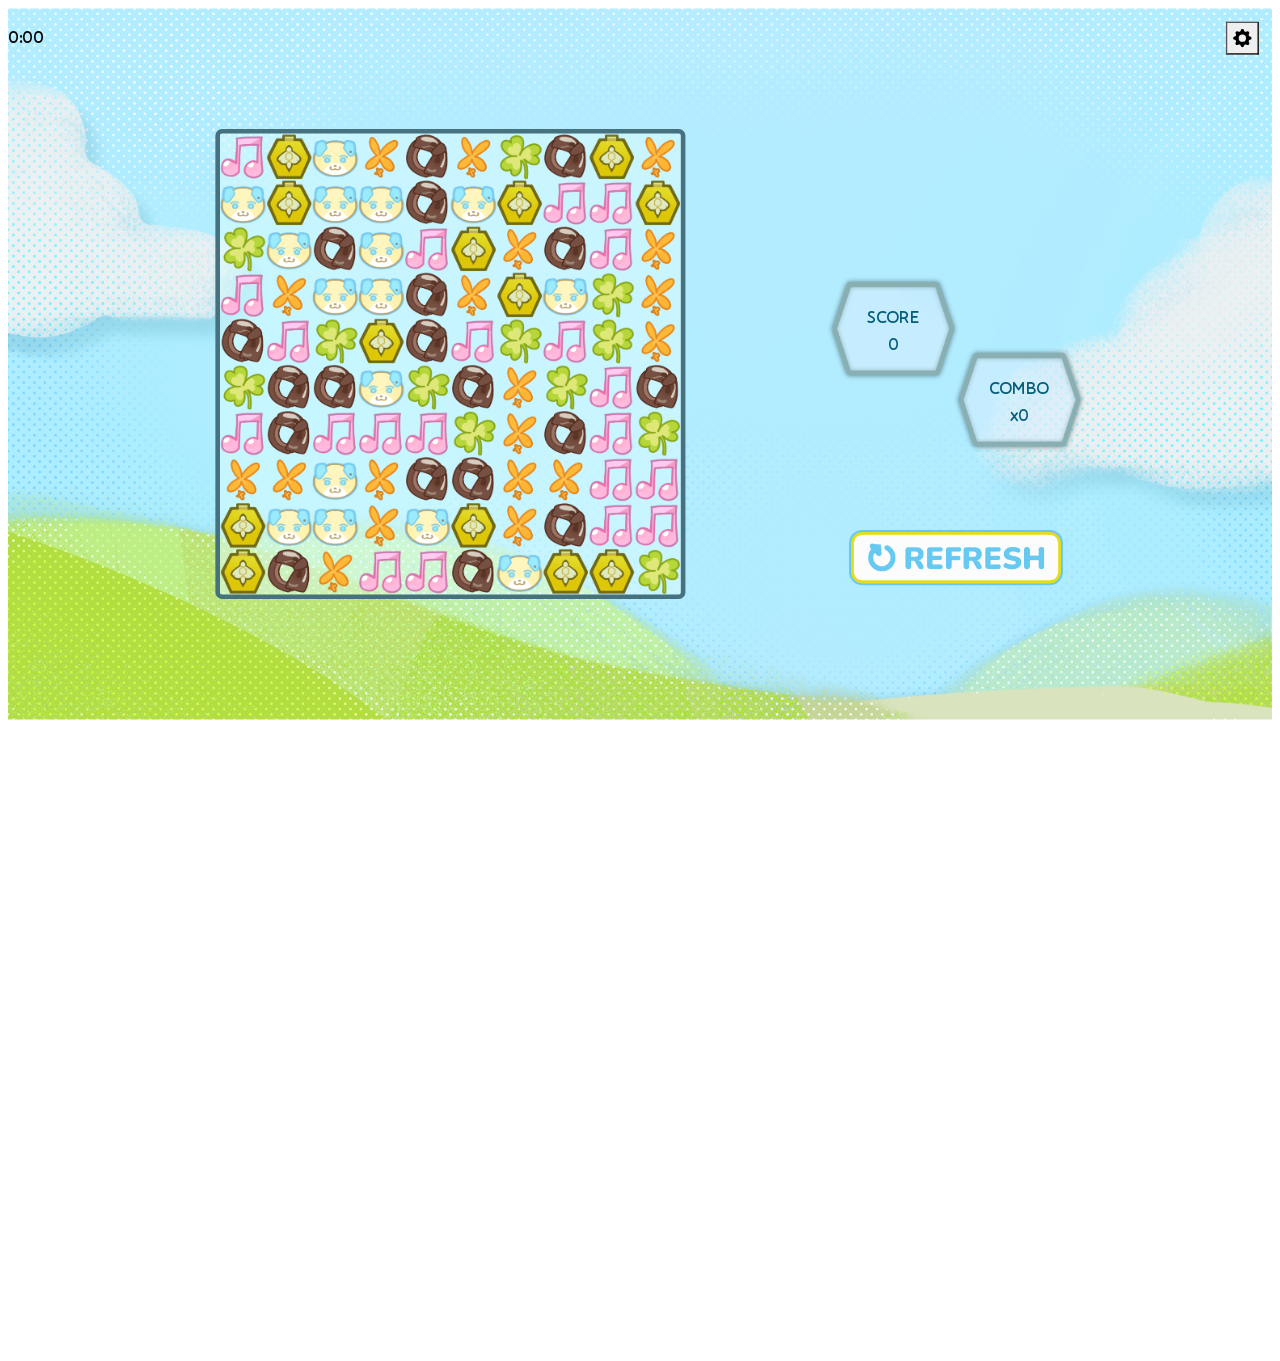
==== index.html @ ca68b694 "added sound menu styling support for firefox for volume sliders and fixed the issue with the overlay" ====
<!DOCTYPE html>
  	<html lang="en">
  	<head>
		<meta charset="UTF-8">
		<meta name="viewport" content="width=device-width, initial-scale=1.0"> <!--dynamic sizing for devices-->
		<title>hiBAMchi! wip</title>
		<link rel="icon" type="image/png"
		href="./public/images/ui/hosiisi.png">
		<link rel="stylesheet" href="style.css">
		<script src="game.js" defer></script>
		<noscript>JavaScript is disabled in your browser. Please enable it to use this feature.</noscript>
  	</head>

	<body id="body">
		<div class="wrapper">
			<div class="content">
				
				<div id="timerContainer prevent-select">
					<p id="timer" class="prevent-select">0:00</p>
				</div>
				<div id="scoreContainer" class="container prevent-select">
					<p id="scoreLabel" class="label prevent-select">SCORE</p>
					<p id="score" class="prevent-select">0</p>
				</div>
				<div id="comboContainer" class="container prevent-select">
					<p id="comboLabel" class="label prevent-select">COMBO</p>
					<p id="combo" class="prevent-select">x0</p>
				</div>
				
				<button id="settingsButton">
				</button>

				<div id="menuOverlay" class="overlay prevent-select"></div>
				<div id="menu" class="prevent-select">
					<svg id="menuExit" onclick="closeMenu()">
						<image class="svgImage" href="./public/images/ui/cross.svg" />
					</svg>
					<div id="menuLabel" class="prevent-select">SOUND MENU</div>
					<div id="bgm" class="sliderContainer">
						<div class="sliderLabel prevent-select">BGM</div>
						<svg class="muteSpeaker">
							<image id="bgmSpeaker" class="svgImage" href="./public/images/ui/volume.svg" />
						</svg>
						<div class="slider">
							<input id="bgmInput" type="range" min="0" max="100" value="100">
							<progress id="bgmBar" min="0" max="100" value="100"></progress>
						</div>
						<div id="bgmValue" class="sliderValue prevent-select">100</div>
					</div>
					<div id="sfx" class="sliderContainer">
						<div class="sliderLabel prevent-select">SFX</div>
						<svg class="muteSpeaker">
							<image id="sfxSpeaker" class="svgImage" href="./public/images/ui/volume.svg" />
						</svg>
						<div class="slider">
							<input id="sfxInput" type="range" min="0" max="100" value="100">
							<progress id="sfxBar" min="0" max="100" value="100"></progress>
						</div>
						<div id="sfxValue" class="sliderValue prevent-select">100</div>
					</div>
					<div id="voice" class="sliderContainer">
						<div class="sliderLabel prevent-select">VOICE</div>
						<svg class="muteSpeaker">
							<image id="voiceSpeaker" class="svgImage" href="./public/images/ui/volume.svg" />
						</svg>
						<div class="slider">
							<input id="voiceInput" type="range" min="0" max="100" value="100">
							<progress id="voiceBar" min="0" max="100" value="100"></progress>
						</div>
						<div id="voiceValue" class="sliderValue prevent-select">100</div>
					</div>
				</div>
				
				<div id="countdownContainer" class="overlay prevent-select">
					<p id="countdownLabel" class="overlayLabel">
					</p>
				</div>
				<div id="finalScoreContainer" class="overlay prevent-select">
					<p id="finalScoreMessage" class="overlayLabel prevent-select">
					</p>
					<button id="OKButton" onclick="removeScoreOverlay()">
						OK
					</button>
				</div>
				<div id="board" class="prevent-select"></div>
				
				<button id="playButton" onclick="restartGame()">
				</button>
			</div>
		</div>
  	</body>

</html>
---- style.css ----
@import url('./public/fonts/nunito.css');
@import url('./public/fonts/pally.css');

body {
	/* background: url("./public/images/ui/gamebg_back2.webp") no-repeat center fixed;
	background-size: cover; */
	width: 100%;
	overflow: hidden;
  	
	font-size: 26px;
  	font-family: sans-serif;
}

div {
	font-family: Pally-Variable;
	font-weight: 450;
	background-size: contain;
}

p {
	font-family: Pally-Variable;
	font-weight: 450;
	font-size: 26px;
}

/* wrapper and content classes are just to simulate 16:9 aspect ratio
   you can remove them if you'd like */
.wrapper {
  display: inline-block; /* shrink to fit */
  width: 1920px;           /* whatever width you like */
  height: 1080px;
  position: relative;    /* so .content can use position: absolute */
  margin: 0 auto;
}
.content {
  position: absolute;
  background: url("./public/images/ui/gamebg_back2.webp") no-repeat top fixed;
  background-size: contain;
  top: 0; bottom: 0; right: 0; left: 0;  /* follow the parent's edges */
  outline: 2px thin green;            /* just so you can see the box */
}

#board {
	width: 700px;
	height: 700px;
	background-color: rgba(224, 255, 255, 0.5);
	border: 7px solid #467280;
	opacity: 1;
	border-radius: 10px; /* rounds the border */
	margin: 0;
	position: absolute;
	top: 50%;
	left: 35%;
	transform: translate(-50%, -50%);
	display: flex; /* why flex and not grid? */
	flex-wrap: wrap;
}

#board img {
	width: 70px;
	height: 70px;
}

#board img:hover {
	filter: brightness(150%);
	cursor: pointer;
}

.candy {
	width : 50px;
	height : 50px;
	background-image: url("./public/images/candy/perfume.png")
}

.candy:hover {
	filter: brightness(150%);
	cursor: pointer;
}

#settingsButton {
	position: absolute;
	width: 50px;
	height: 50px;
	top: 10px; /* relative to this position */
	right: 10px;
	margin: 10px; /* offset from position */
	z-index: 2;
	/* background-color: transparent; */
	background-image: url("./public/images/ui/settings.svg");
	background-size: cover; /* ensures the image takes up the entire area */
	padding: 1px 1px; /* size of the button essentially */
	/* border: none; */
	cursor: pointer;
}

/* #menuOverlay {
	height: 100%;
	width: 0%;
	position: absolute;
	z-index: 1;
	top: 0;
	left: 0;
	display: flex;
	flex-direction: column;
	justify-content: center;
	align-items: center;
	background-color: rgba(0, 0, 0, 0.5);
}*/

#menu {
	position: absolute;
	opacity: 0;
	padding: 100px;
	width: 750px;
	height: 400px;
	top: 50%;
	left: 50%;
	transform: translate(-50%, 150%);
	transition: 0.5s ease-in-out;
	background-color: rgb(236, 225, 201);
	border: 3px solid black;
	border-radius: 75px;
	display: flex;
	flex-direction: column;
	justify-content: space-around;
	align-content: center;
	z-index: 2;
}

#menuLabel {
	text-align: center;
	margin-bottom: 75px;
	font-family: Pally-Bold;
	font-size: 64px;
}

#menuExit {
	position: absolute;
	width: 75px;
	height: 75px;
	top: 80px;
	right: 25px;
	transform: translate(-50%, -50%);
	cursor: pointer;
	transition: filter 0.3s ease;
}

#menuExit:hover {
	filter: invert(17%) sepia(81%) saturate(6015%) hue-rotate(2deg) brightness(99%) contrast(98%);
}

.muteSpeaker {
	margin: auto;
	float: right;
	position: relative;
	width: 70px;
	height: 70px;
	/* transition: filter 0.3s ease; */
}

.muteSpeaker:hover {
	cursor: pointer;
	filter: brightness(0) saturate(100%) invert(46%) sepia(0%) saturate(264%) hue-rotate(190deg) brightness(87%) contrast(80%);
	/*fill: red;
	stroke: #646464;
	stroke-width: 1px;
	stroke-dasharray: 2,2;
	stroke-linejoin: round;*/
}

.svgImage {
	width: 100%;
	height: 100%;
}

.sliderContainer {
	display: flex;
	flex-direction: row;
	align-items: center;
	justify-content: center;
	gap: 5px;
}

.slider {
	display: inline-block;
	margin: auto 70px;
	justify-content: center;
	align-items: center;
	position: relative;
	width: 300px;
	height: 20px;
}

.slider input {
	-webkit-appearance: none;
	-moz-appearance: none;
	-o-appearance: none;
	-ms-appearance: none;
	appearance: none;
	position: absolute;
	left: -50px;
	top: -7px;
	width: 400px;
	height: 30px;
	background-color: transparent;
	z-index: 99;
}

.slider input::-webkit-slider-thumb {
	-webkit-appearance: none;
	width: 40px;
	height: 40px;
	background-color: white;
	border: 5px solid #e91e63;
	border-radius: 50%;
	cursor: pointer;
	transition: all 100ms ease-in-out;
}

.slider input::-moz-range-thumb {
	appearance: none;
	width: 40px;
	height: 40px;
	background-color: white;
	border: 5px solid #e91e63;
	border-radius: 50%;
	cursor: pointer;
	transition: all 100ms ease-in-out;
}

.slider input::-webkit-slider-thumb:hover {
	background-color: rgb(218, 236, 236);
}

.slider input::-moz-range-thumb:hover {
	background-color: rgb(218, 236, 236);
}

.slider progress {
	-webkit-appearance: none;
	-moz-appearance: none;
	-o-appearance: none;
	-ms-appearance: none;
	appearance: none;
	width: 375px;
	height: 30px;
	position: absolute;
	top: -5px;
	left: -40px;
	border-radius: 25px;
	overflow: hidden;
}

.slider progress::-webkit-progress-bar {
	background-color: #f0f0f0;
}

.slider progress::-webkit-progress-value {
	background-color: #e91e63;
}

.slider progress::-moz-progress-bar {
	background-color: #e91e63;
}

.sliderValue {
	margin: auto;
	margin-left: 20px;
	font-size: 38px;
	min-width: 75px;
	float: right;
}

.sliderLabel {
	margin: auto;
	font-size: 38px;
	min-width: 115px;
	float: left;
}

/* #timer {
	position: absolute;
	top: 5%;
	left: 50%;
	transform: translate(-50%, -50%);
} */

.overlay {
	height: 100%;
	width: 0;
	position: absolute;
	z-index: 1;
	top: 0;
	left: 0;
	display: flex;
	flex-direction: column;
	justify-content: center;
	align-items: center;
	background-color: rgba(0,0,0, 0.5);
}

.overlayLabel {
	font-size: 48px;
	width: 100%;
	text-align: center;
	color: white;
}

.container {
	position: absolute;
	margin: 20px auto;
  	width: 241px;
	height: 189px;
	justify-content: center;
    text-align: center;
	background-image: url("./public/images/ui/hibamchi_score.png");
	background-repeat: no-repeat;
	background-size: cover;
}

.container p {
	color: #065e79;
	margin: 3px auto;
	position: relative;
	top: 40%;
	left: 50%;
	transform: translate(-50%, -50%);
  	text-align: center;
}

.label {
	font-size: 28px;
}

#scoreContainer {
	position: absolute;
	top: 43%;
	left: 70%;
	transform: translate(-50%, -50%);
}

#comboContainer {
	position: absolute;
	top: 53%;
	left: 80%;
	transform: translate(-50%, -50%);
}

#timerContainer {
	position: absolute;
	top: 25%;
	left: 75%;
	transform: translate(-50%, -50%);
	width: 294px;
	height: 178px;
	justify-content: center;
    text-align: center;
	background-image: url("./public/images/ui/hibamchi_cloud.png");
	background-repeat: no-repeat;
	background-size: cover;
}

#timerContainer p {
	margin: 1px auto;
	font-size: 48px;
	position: relative;
	top: 50%;
	left: 50%;
	transform: translate(-50%, -50%);
  	text-align: center;
	outline: thin green;
}

#playButton {
	position: absolute;
	width: 325px;
	height: 84px;
	bottom: 15%;
	left: 75%;
	transform: translate(-50%, -50%);
	background-image: url("./public/images/ui/hibamchi_restart.png");
	background-repeat: no-repeat;
	background-size: contain;
	border: 3px solid rgba(101, 201, 241);
	border-radius: 20px;
	cursor: pointer;
	transition: all 0.3s ease-in-out;
}

#playButton:hover {
  transform: translate(-50%, -50%) scale(1.25);
  filter: brightness(110%);
}

#playButton[disabled] {
	transform: translate(-50%, -50%);
	filter: grayscale(150%);
}

/*#scoreLabel {
	position: absolute;
	top: 9%;
	left: 40%;
	transform: translate(-50%, -50%);
}

#score {
	position: absolute;
	top: 12%;
	left: 40%;
	transform: translate(-50%, -50%);
}

#comboLabel {
	position: absolute;
	top:9%;
	left: 60%;
	transform: translate(-50%, -50%);
}

#combo {
	position: absolute;
	top: 12%;
	left: 60%;
	transform: translate(-50%, -50%);
} */

#OKButton {
	padding: 7px 15px;
	font-size: 26px;
	display: none;
}

#OKButton:hover {
	cursor: pointer;
}

.prevent-select {
	-webkit-user-select: none; /* Safari */
	-ms-user-select: none; /* IE 10 and IE 11 */
	user-select: none; /* Standard syntax */
}

  	/* #scoreContainer {
  	margin : 20px auto;
  	background-color: white;
  	opacity: 0.8;
  	height: 500px;
  	width : 700px;
  	border-radius: 5px;
  	box-shadow: 0px 5px 15px 0px;
  	position: relative;
    justify-content: center;
    text-align: center;
  	display: none;
  	}

  	#scoreContainer p {
  	position: relative;
  	display: flexbox;
  	width: 120px;
  	height: 60px;
  	top:130px;
  	left:325px;
  	font-size: 1.5em;
  	font-weight: bold;
  	text-align: center;
  	} */
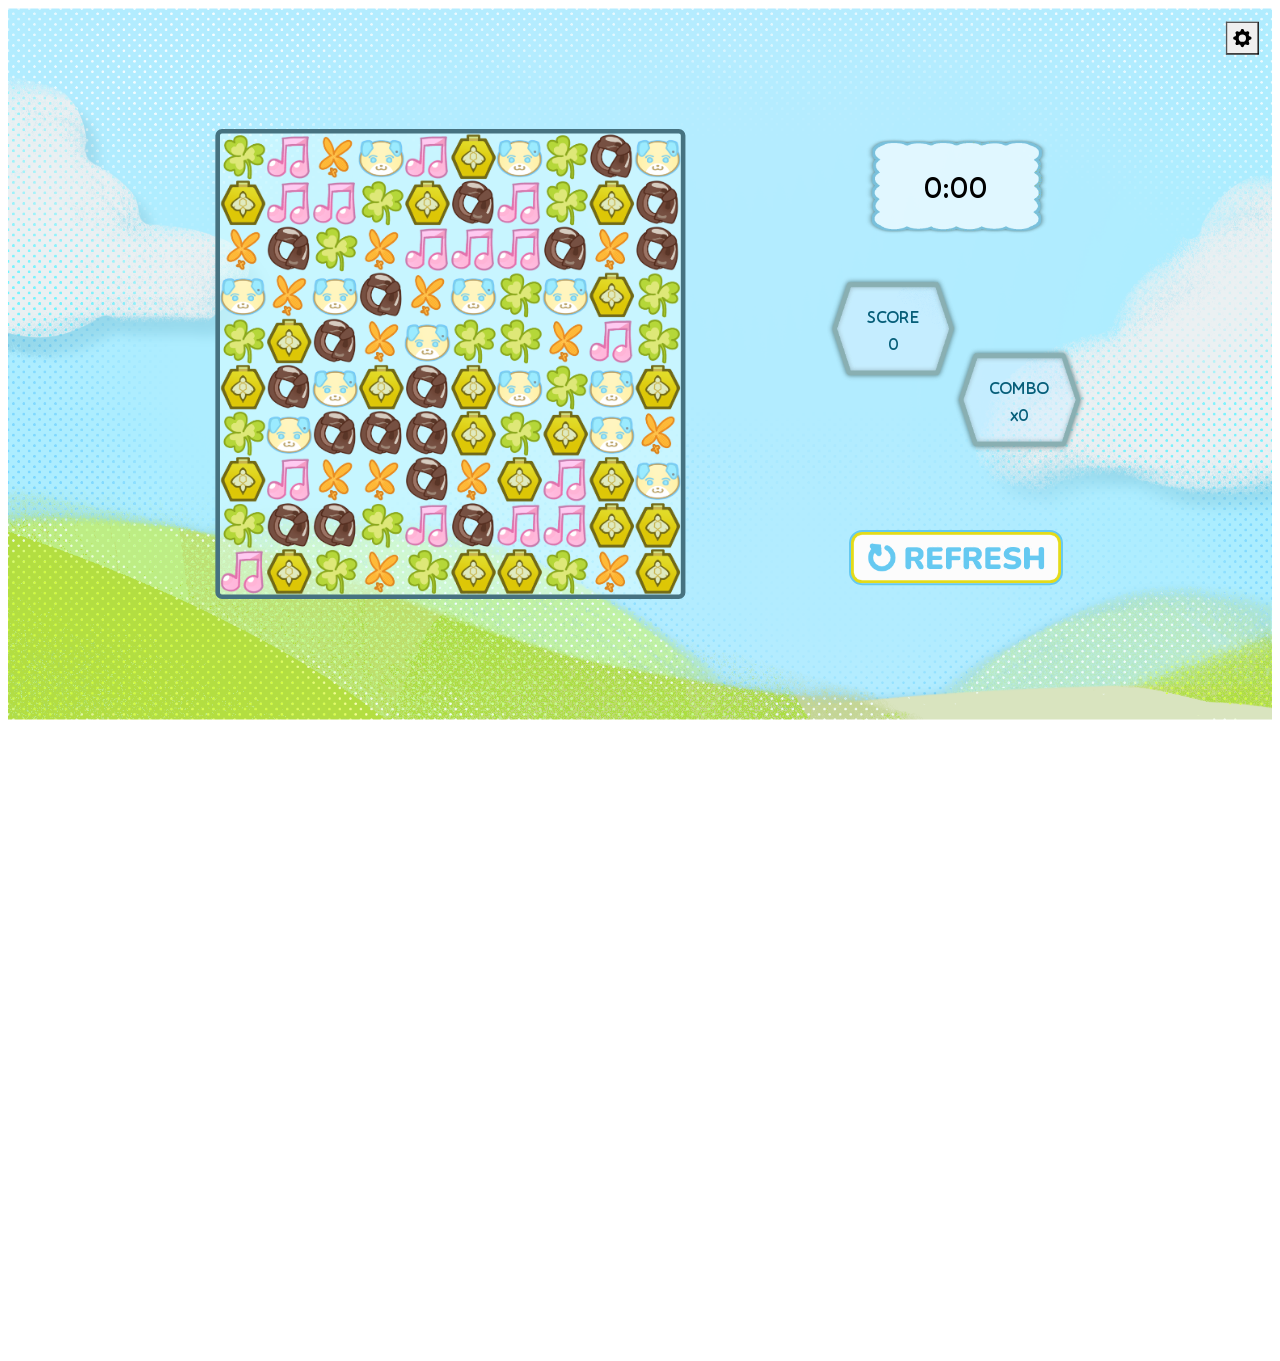
==== commit 8b86859b: "accidentally removed the timer container in trying to fix the ghost image issue, fixed now" ====
--- a/index.html
+++ b/index.html
@@ -15,7 +15,7 @@
 		<div class="wrapper">
 			<div class="content">
 				
-				<div id="timerContainer prevent-select">
+				<div id="timerContainer">
 					<p id="timer" class="prevent-select">0:00</p>
 				</div>
 				<div id="scoreContainer" class="container prevent-select">
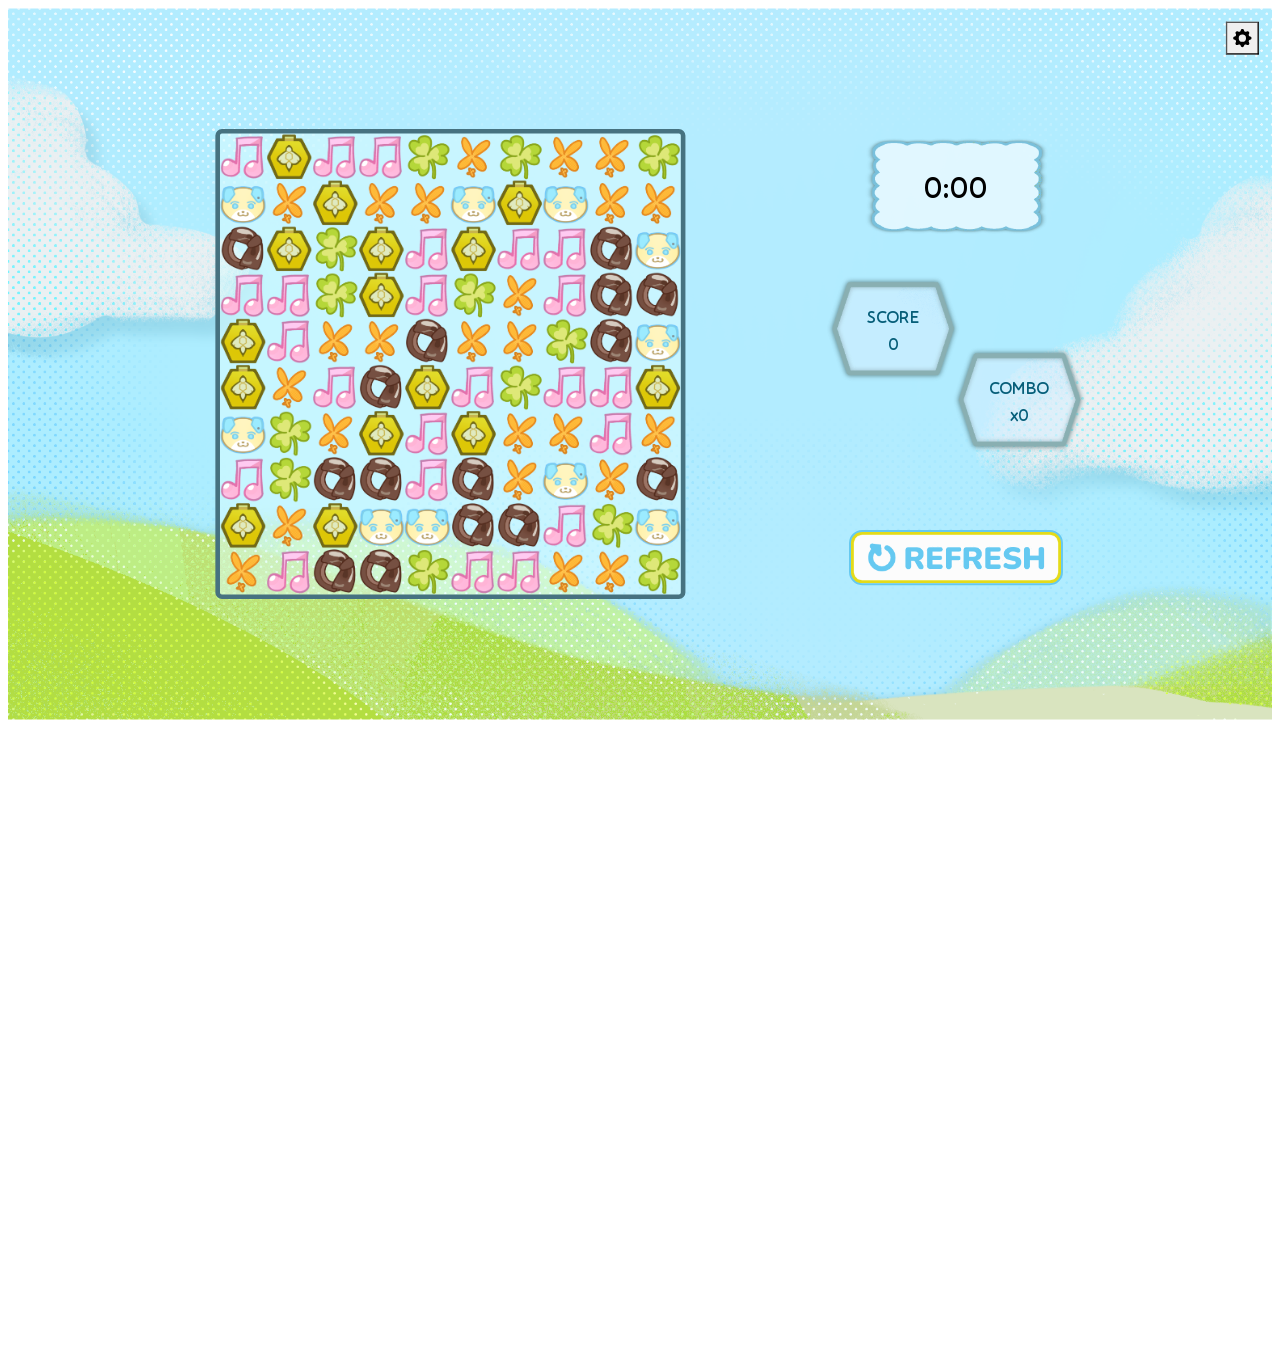
==== commit 4bccd79e: "fire fox menu fix attempt 2" ====
--- a/index.html
+++ b/index.html
@@ -30,7 +30,6 @@
 				<button id="settingsButton">
 				</button>
 
-				<div id="menuOverlay" class="overlay prevent-select"></div>
 				<div id="menu" class="prevent-select">
 					<svg id="menuExit" onclick="closeMenu()">
 						<image class="svgImage" href="./public/images/ui/cross.svg" />
@@ -70,6 +69,7 @@
 						<div id="voiceValue" class="sliderValue prevent-select">100</div>
 					</div>
 				</div>
+				<div id="menuOverlay" class="overlay prevent-select"></div>
 				
 				<div id="countdownContainer" class="overlay prevent-select">
 					<p id="countdownLabel" class="overlayLabel">
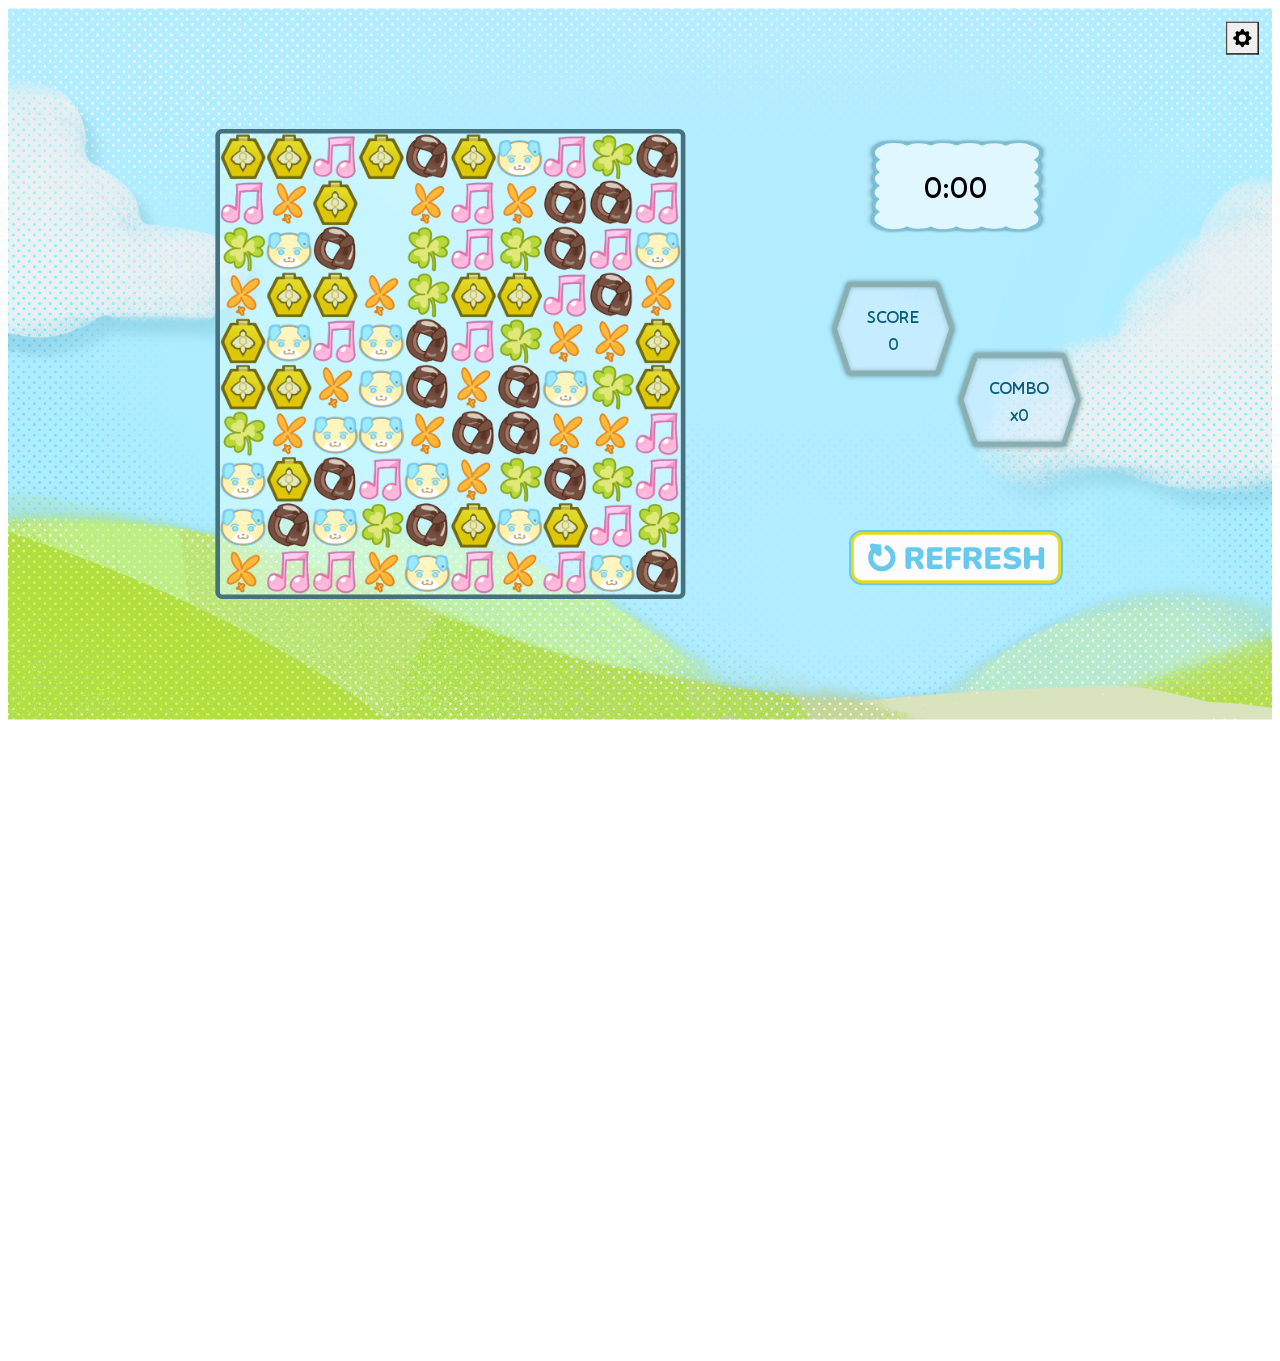
==== commit 791c9f43: "converted all png files to webps, updated the image references to work with webps, and removed a few" ====
--- a/index.html
+++ b/index.html
@@ -4,8 +4,8 @@
 		<meta charset="UTF-8">
 		<meta name="viewport" content="width=device-width, initial-scale=1.0"> <!--dynamic sizing for devices-->
 		<title>hiBAMchi! wip</title>
-		<link rel="icon" type="image/png"
-		href="./public/images/ui/hosiisi.png">
+		<link rel="icon" type="image/webp"
+		href="./public/images/ui/hosiisi.webp">
 		<link rel="stylesheet" href="style.css">
 		<script src="game.js" defer></script>
 		<noscript>JavaScript is disabled in your browser. Please enable it to use this feature.</noscript>
--- a/style.css
+++ b/style.css
@@ -62,17 +62,6 @@
 }
 
 #board img:hover {
-	filter: brightness(150%);
-	cursor: pointer;
-}
-
-.candy {
-	width : 50px;
-	height : 50px;
-	background-image: url("./public/images/candy/perfume.png")
-}
-
-.candy:hover {
 	filter: brightness(150%);
 	cursor: pointer;
 }
@@ -219,6 +208,7 @@
 
 .slider input::-moz-range-thumb {
 	appearance: none;
+	-moz-appearance: none;
 	width: 40px;
 	height: 40px;
 	background-color: white;
@@ -313,7 +303,7 @@
 	height: 189px;
 	justify-content: center;
     text-align: center;
-	background-image: url("./public/images/ui/hibamchi_score.png");
+	background-image: url("./public/images/ui/hibamchi_score.webp");
 	background-repeat: no-repeat;
 	background-size: cover;
 }
@@ -355,7 +345,7 @@
 	height: 178px;
 	justify-content: center;
     text-align: center;
-	background-image: url("./public/images/ui/hibamchi_cloud.png");
+	background-image: url("./public/images/ui/hibamchi_cloud.webp");
 	background-repeat: no-repeat;
 	background-size: cover;
 }
@@ -378,7 +368,7 @@
 	bottom: 15%;
 	left: 75%;
 	transform: translate(-50%, -50%);
-	background-image: url("./public/images/ui/hibamchi_restart.png");
+	background-image: url("./public/images/ui/hibamchi_restart.webp");
 	background-repeat: no-repeat;
 	background-size: contain;
 	border: 3px solid rgba(101, 201, 241);
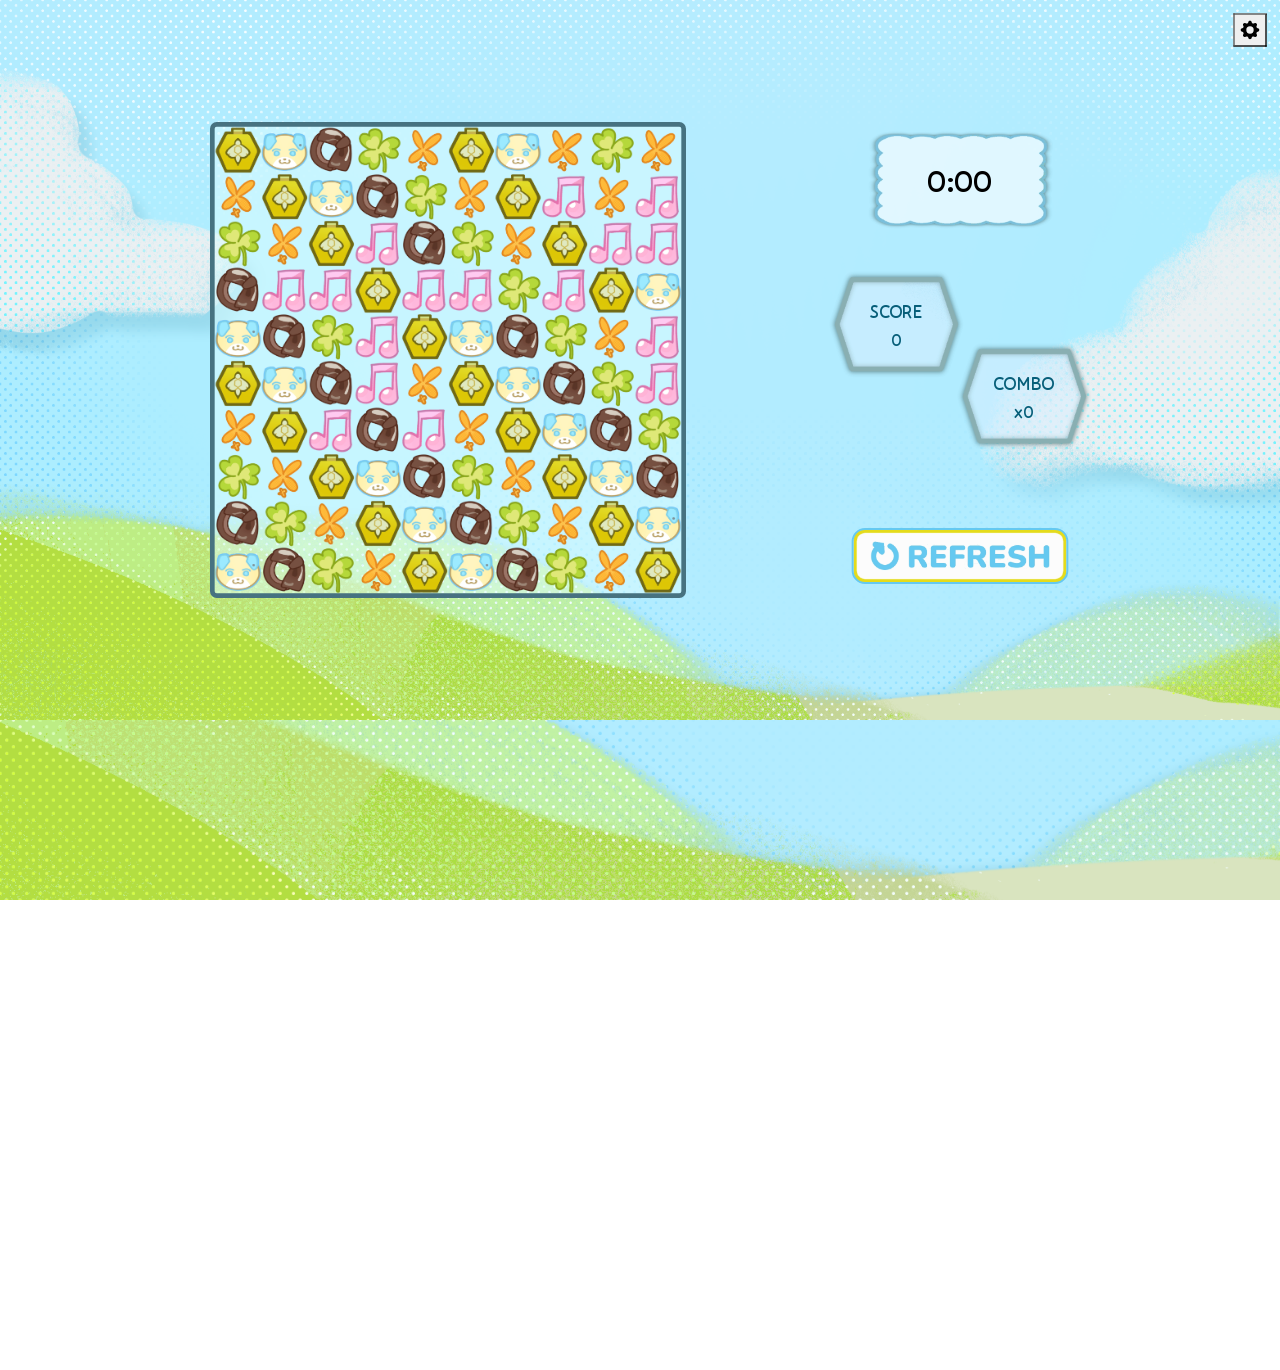
==== commit f4e7c9d5: "added a crush animation and removed unnecessary audio files" ====
--- a/index.html
+++ b/index.html
@@ -57,7 +57,7 @@
 						</div>
 						<div id="sfxValue" class="sliderValue prevent-select">100</div>
 					</div>
-					<div id="voice" class="sliderContainer">
+					<!--<div id="voice" class="sliderContainer">
 						<div class="sliderLabel prevent-select">VOICE</div>
 						<svg class="muteSpeaker">
 							<image id="voiceSpeaker" class="svgImage" href="./public/images/ui/volume.svg" />
@@ -67,7 +67,7 @@
 							<progress id="voiceBar" min="0" max="100" value="100"></progress>
 						</div>
 						<div id="voiceValue" class="sliderValue prevent-select">100</div>
-					</div>
+					</div>-->
 				</div>
 				<div id="menuOverlay" class="overlay prevent-select"></div>
 				
--- a/style.css
+++ b/style.css
@@ -1,12 +1,19 @@
 @import url('./public/fonts/nunito.css');
 @import url('./public/fonts/pally.css');
 
+html {
+	height: 100%;
+    margin: 0;
+    padding: 0;
+}
+
 body {
-	/* background: url("./public/images/ui/gamebg_back2.webp") no-repeat center fixed;
-	background-size: cover; */
+	background: url("./public/images/ui/gamebg_back2.webp") no-repeat center / cover;
 	width: 100%;
+	height: 100%;
 	overflow: hidden;
-  	
+	margin: 0 auto;
+	padding: 0;
 	font-size: 26px;
   	font-family: sans-serif;
 }
@@ -26,18 +33,18 @@
 /* wrapper and content classes are just to simulate 16:9 aspect ratio
    you can remove them if you'd like */
 .wrapper {
-  display: inline-block; /* shrink to fit */
-  width: 1920px;           /* whatever width you like */
-  height: 1080px;
-  position: relative;    /* so .content can use position: absolute */
-  margin: 0 auto;
+	display: inline-block; /* shrink to fit */
+	width: 1920px;           /* whatever width you like */
+	height: 1080px;
+	position: relative;    /* so .content can use position: absolute */
+	margin: 0 auto;
+	transform-origin: top left;
+	background: url("./public/images/ui/gamebg_back2.webp") no-repeat top fixed;
+	background-size: contain;
 }
 .content {
   position: absolute;
-  background: url("./public/images/ui/gamebg_back2.webp") no-repeat top fixed;
-  background-size: contain;
   top: 0; bottom: 0; right: 0; left: 0;  /* follow the parent's edges */
-  outline: 2px thin green;            /* just so you can see the box */
 }
 
 #board {
@@ -52,13 +59,15 @@
 	top: 50%;
 	left: 35%;
 	transform: translate(-50%, -50%);
-	display: flex; /* why flex and not grid? */
+	display: flex; /* why flex and not grid??? */
 	flex-wrap: wrap;
 }
 
 #board img {
 	width: 70px;
 	height: 70px;
+	object-position: center;
+	transition: 0.25s ease-in;
 }
 
 #board img:hover {
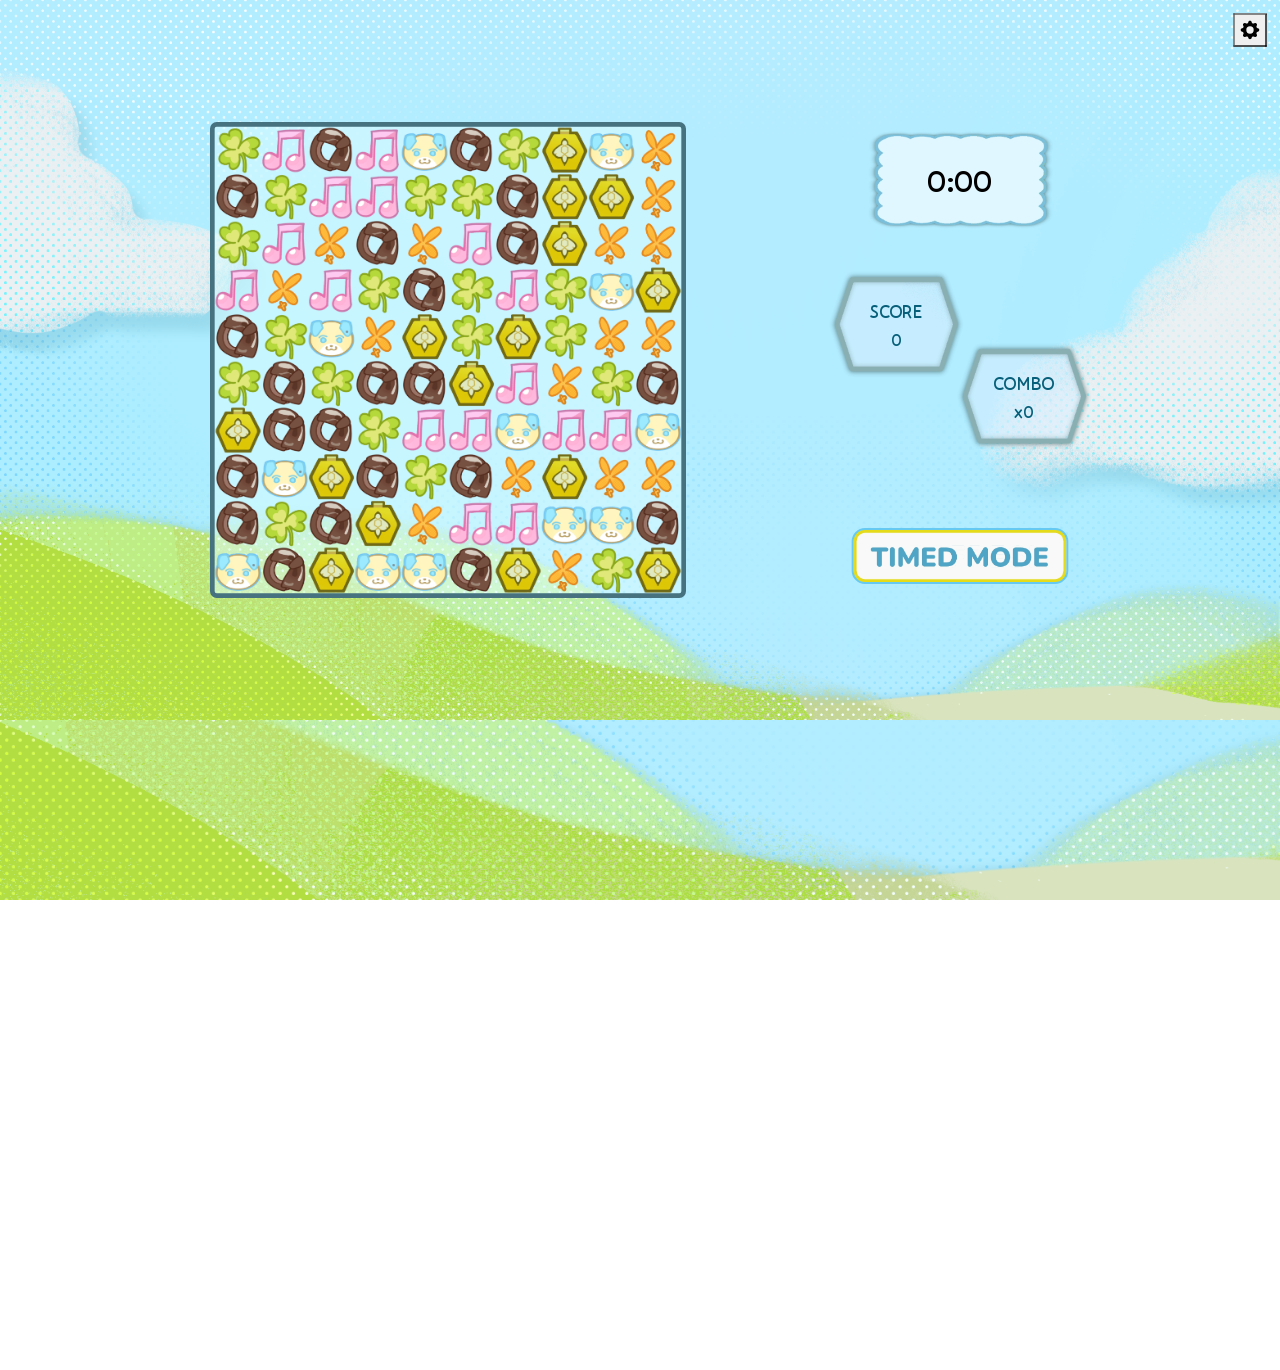
==== commit d7e558e4: "updated button" ====
--- a/index.html
+++ b/index.html
@@ -14,7 +14,8 @@
 	<body id="body">
 		<div class="wrapper">
 			<div class="content">
-				
+				<audio src="./public/audio/とことこきっず.mp3" id="bgm" loop="loop"></audio>
+
 				<div id="timerContainer">
 					<p id="timer" class="prevent-select">0:00</p>
 				</div>
@@ -29,7 +30,10 @@
 				
 				<button id="settingsButton">
 				</button>
+				<!--<button id="infoButton">
+				</button>-->
 
+				<div id="menuOverlay" class="overlay prevent-select"></div>
 				<div id="menu" class="prevent-select">
 					<svg id="menuExit" onclick="closeMenu()">
 						<image class="svgImage" href="./public/images/ui/cross.svg" />
@@ -41,8 +45,8 @@
 							<image id="bgmSpeaker" class="svgImage" href="./public/images/ui/volume.svg" />
 						</svg>
 						<div class="slider">
-							<input id="bgmInput" type="range" min="0" max="100" value="100">
-							<progress id="bgmBar" min="0" max="100" value="100"></progress>
+							<input id="bgmInput" type="range" min="0" max="100" value="50">
+							<progress id="bgmBar" min="0" max="100" value="50"></progress>
 						</div>
 						<div id="bgmValue" class="sliderValue prevent-select">100</div>
 					</div>
@@ -69,7 +73,18 @@
 						<div id="voiceValue" class="sliderValue prevent-select">100</div>
 					</div>-->
 				</div>
-				<div id="menuOverlay" class="overlay prevent-select"></div>
+
+				<!--<div id="infoOverlay" class="overlayClear prevent-select"></div>
+				<div id="infoBackground" class="prevent-select">
+					<div id="infoCard" class="prevent-select">
+						<div class="infoContainer">
+							<div class="infoSegment">
+								<image class="candyImage prevent-select" href="./public/images/candy/manatown_side_stripe.webp" />
+								<p class="prevent-select">Striped candies are formed by matching 4 in a row! When used in a match, they'll clear the row or column they're on depending on the direction of the stripes!</p>
+							</div>
+						</div>
+					</div>
+				</div>-->
 				
 				<div id="countdownContainer" class="overlay prevent-select">
 					<p id="countdownLabel" class="overlayLabel">
--- a/style.css
+++ b/style.css
@@ -1,4 +1,3 @@
-@import url('./public/fonts/nunito.css');
 @import url('./public/fonts/pally.css');
 
 html {
@@ -91,6 +90,74 @@
 	cursor: pointer;
 }
 
+#infoButton {
+	position: absolute;
+	width: 50px;
+	height: 50px;
+	top: 70px;
+	right: 10px;
+	margin: 10px;
+	background-image: url("./public/images/ui/info-02.svg");
+	background-size: cover;
+	padding: 1px 1px;
+	z-index: 2;
+	cursor: pointer;
+}
+
+#infoBackground {
+	position: absolute;
+	opacity: 1;
+	padding: 100px;
+	width: 750px;
+	height: 400px;
+	top: 50%;
+	left: 50%;
+	transform: translate(-50%, 150%);
+	z-index: 2;
+
+	background-image: url("./public/images/ui/popup.webp") no-repeat center fixed;
+	background-size: contain;
+}
+
+#infoContainer {
+	position: absolute;
+	opacity: 0;
+	padding: 100px;
+	width: 750px;
+	height: 400px;
+	top: 50%;
+	left: 50%;
+	transform: translate(-50%, 150%);
+	background-color: rgb(236, 225, 201);
+	border: 3px solid black;
+	border-radius: 75px;
+	display: flex;
+	flex-direction: column;
+	justify-content: space-around;
+	align-content: center;
+	z-index: 2;
+}
+
+#menu {
+	position: absolute;
+	opacity: 0;
+	padding: 100px;
+	width: 750px;
+	height: 400px;
+	top: 50%;
+	left: 50%;
+	transform: translate(-50%, 150%);
+	transition: 0.5s ease-in-out;
+	background-color: rgb(236, 225, 201);
+	border: 3px solid black;
+	border-radius: 75px;
+	display: flex;
+	flex-direction: column;
+	justify-content: space-around;
+	align-content: center;
+	z-index: 2;
+}
+
 /* #menuOverlay {
 	height: 100%;
 	width: 0%;
@@ -283,6 +350,20 @@
 	left: 50%;
 	transform: translate(-50%, -50%);
 } */
+
+.overlayClear {
+	height: 100%;
+	width: 0;
+	position: absolute;
+	z-index: 1;
+	top: 0;
+	left: 0;
+	display: flex;
+	flex-direction: column;
+	justify-content: center;
+	align-items: center;
+	background-color: rgba(256,256,256, 0.0);
+}
 
 .overlay {
 	height: 100%;
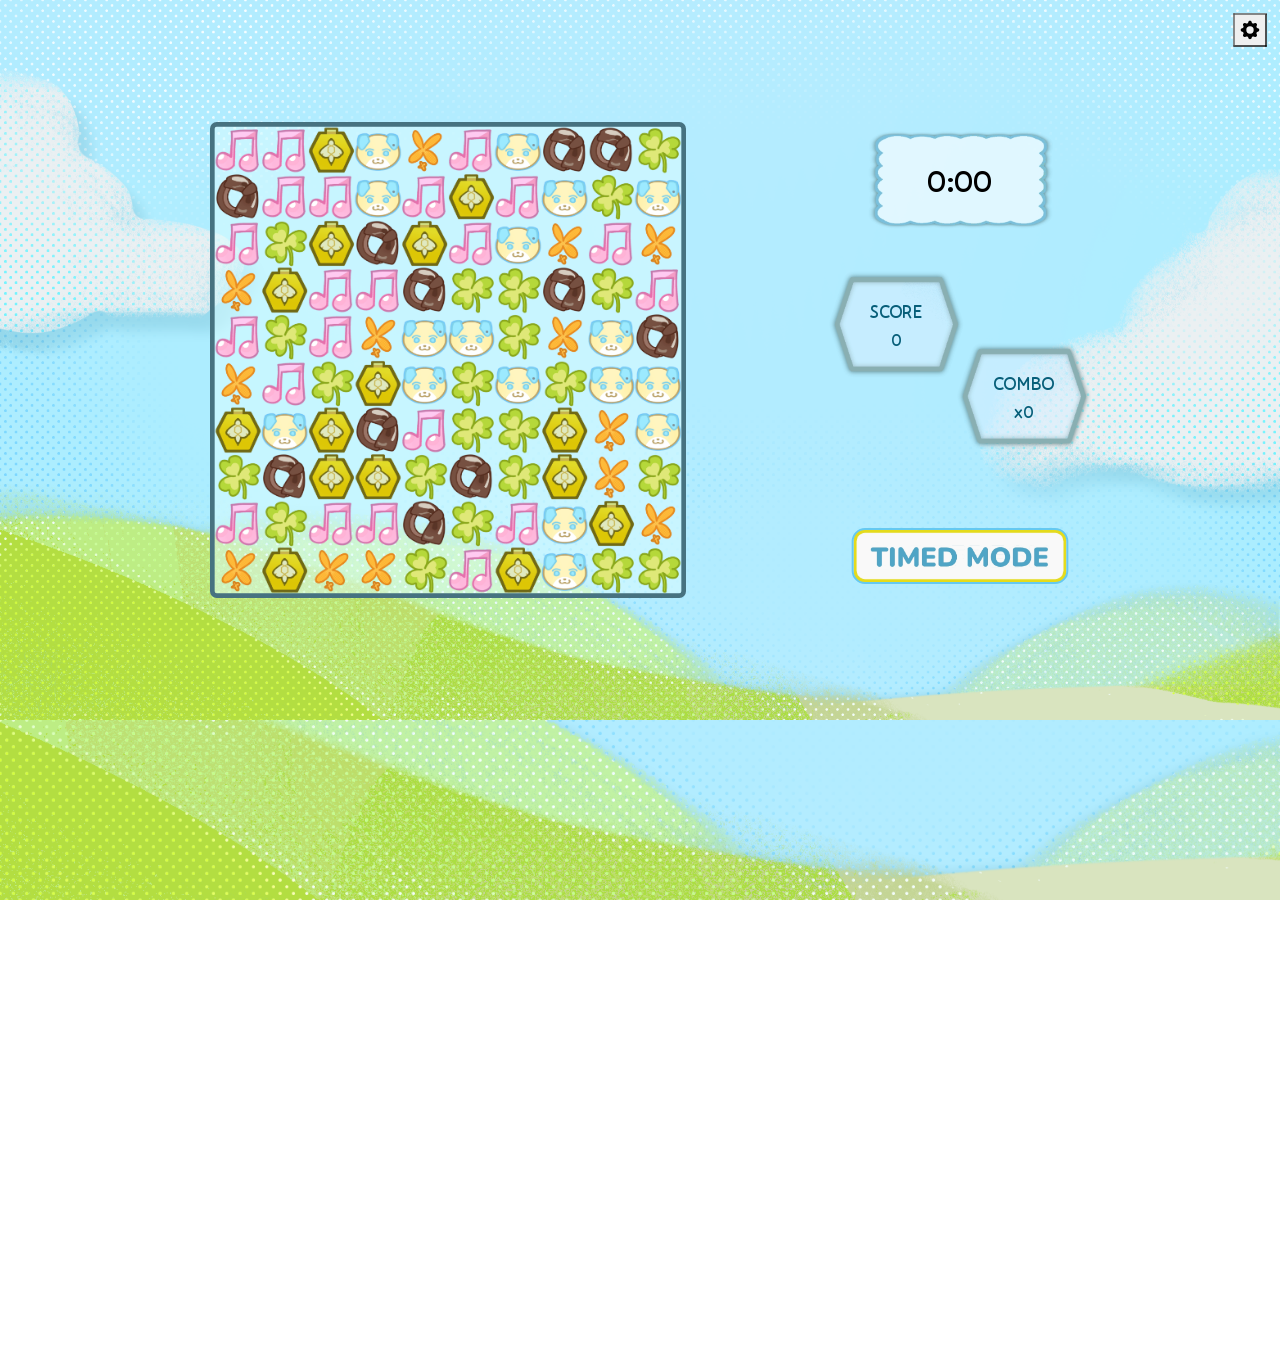
==== commit 5c9ae0c8: "updated final score with a cuter popup window" ====
--- a/index.html
+++ b/index.html
@@ -90,13 +90,21 @@
 					<p id="countdownLabel" class="overlayLabel">
 					</p>
 				</div>
-				<div id="finalScoreContainer" class="overlay prevent-select">
-					<p id="finalScoreMessage" class="overlayLabel prevent-select">
-					</p>
-					<button id="OKButton" onclick="removeScoreOverlay()">
-						OK
-					</button>
+				
+				<div id="finalScoreOverlay" class="overlay prevent-select">
+					<div id="finalScorePopup" class="popupContainer flexboxVertical">
+					<button class ="popupX" onclick="removeScoreOverlay()"></button>
+					<div id="finalScoreContainer" class="flexboxVertical">
+						<p id="finalScoreMessage" class="prevent-select">
+						</p>
+						<p>Press OK to continue.</p>
+						<button id="OKButton" onclick="removeScoreOverlay()">
+							OK
+						</button>
+					</div>
+					</div>
 				</div>
+					
 				<div id="board" class="prevent-select"></div>
 				
 				<button id="playButton" onclick="restartGame()">
--- a/style.css
+++ b/style.css
@@ -238,6 +238,51 @@
 	height: 100%;
 }
 
+#finalScoreContainer {
+	position: relative;
+	top: 6%;
+	left: 9.5%;
+	width: 558px;
+	height: 391px;
+	z-index: 2;
+}
+
+#finalScoreContainer p {
+	margin: 15px;
+	font-family: Pally-Medium;
+	font-size: 46px;
+}
+
+#finalScorePopup {
+	display: none;
+}
+
+.popupContainer {
+	position: relative;
+	width: 1116px;
+	height: 782px;
+	background-image: url("./public/images/ui/popup.webp");
+	background-size: cover;
+	z-index: 1;
+}
+
+.popupX {
+	position: relative;
+	top: 5%;
+	left: 38%;
+	width: 38px;
+	height: 37px;
+	background-image: url("./public/images/ui/popup_x.webp");
+	background-size: cover;
+	border: none;
+	z-index: 1;
+}
+
+.popupX:hover {
+	cursor: pointer;
+	filter: brightness(90%);
+}
+
 .sliderContainer {
 	display: flex;
 	flex-direction: row;
@@ -507,18 +552,32 @@
 
 #OKButton {
 	padding: 7px 15px;
+	border-color: #5dc5eb;
+	border-width: 4px;
+	border-radius: 10px;
 	font-size: 26px;
-	display: none;
+	margin: 15px;
+	margin-top: 35px;
 }
 
 #OKButton:hover {
 	cursor: pointer;
+	filter: brightness(95%);
+	background-color: rgb(213, 235, 241);
 }
 
 .prevent-select {
 	-webkit-user-select: none; /* Safari */
 	-ms-user-select: none; /* IE 10 and IE 11 */
 	user-select: none; /* Standard syntax */
+}
+
+.flexboxVertical {
+	display: flex;
+	flex-direction: column;
+	justify-content: center;
+	align-items: center;
+	text-align: center;
 }
 
   	/* #scoreContainer {
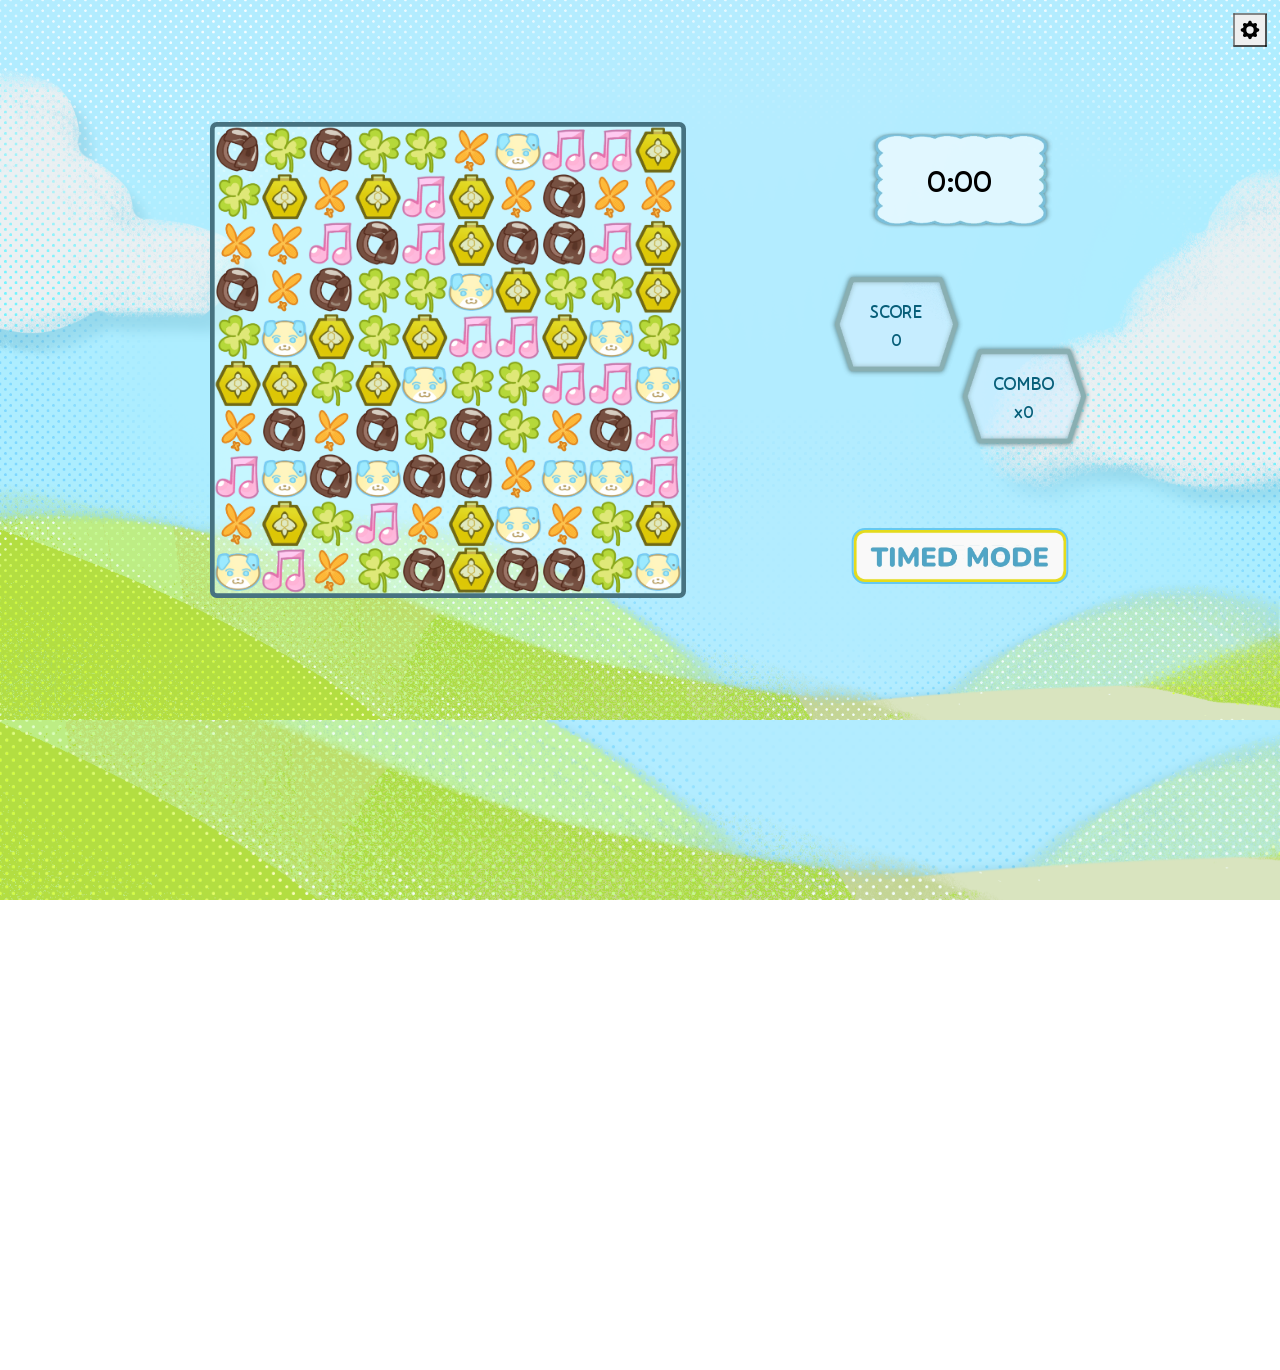
==== commit baf7640f: "info cards wip but trying to see if this fixes the volume slider issue and why it's happening" ====
--- a/index.html
+++ b/index.html
@@ -74,13 +74,35 @@
 					</div>-->
 				</div>
 
-				<!--<div id="infoOverlay" class="overlayClear prevent-select"></div>
-				<div id="infoBackground" class="prevent-select">
-					<div id="infoCard" class="prevent-select">
-						<div class="infoContainer">
-							<div class="infoSegment">
-								<image class="candyImage prevent-select" href="./public/images/candy/manatown_side_stripe.webp" />
-								<p class="prevent-select">Striped candies are formed by matching 4 in a row! When used in a match, they'll clear the row or column they're on depending on the direction of the stripes!</p>
+				<!--<div id="infoOverlay" class="overlayClear prevent-select">
+					<div id="infoCard" class="popupBackground flexboxVertical prevent-select">
+						<button class="popupX" onclick="removeScoreOverlay()"></button>
+						<div class="popupContainer">
+							<div id="page1" class="flexboxVertical">
+								<p class="infoLabel prevent-select">About</p>
+								<p class="infoSinglePara prevent-select">hiBAMchi is a game that’s completely coded in vanilla HTML, CSS, & JavaScript and meant to mimic Candy Crush (& other similar matching games).</p>
+							</div>
+							<--<div id="page1">
+								<div class="infoSegmentSmall flexboxHorizontal">
+									<div class="infoBlocker"></div>
+									<div class="flexboxVertical">
+										<image class="candyImage prevent-select" src="./public/images/candy/bow_side_stripe.webp" />
+										<image class="candyImage prevent-select" src="./public/images/candy/clover_up_stripe.webp" />
+									</div>
+									<p class="prevent-select">Striped candies are formed by matching 4 candies in a row! When used in a match, they'll either clear the row or column they're in depending on the direction of the stripes!</p>
+								</div>
+								<div class="infoSegmentLong flexboxHorizontal">
+									<image class="candyImage prevent-select" src="./public/images/candy/osmanthus_candy.webp"/>
+									<p class="prevent-select">Bombs are formed by matching candies in a L, T, or + formation! Think of this as any two intersecting normal matches. When used in a match, they'll clear the surrounding 8 tiles!</p>
+								</div>
+							</div>--
+							<div id="infoArrowButtonsContainer" class="flexboxHorizontal floatRight">
+								<svg class="infoArrowButtons">
+									<image id="backInfo" class="svgImage" href="./public/images/ui/less-than.svg"/>
+								</svg>
+								<svg class="infoArrowButtons">
+									<image id="nextInfo" class="svgImage" href="./public/images/ui/greater-than.svg"/>
+								</svg>
 							</div>
 						</div>
 					</div>
@@ -92,16 +114,13 @@
 				</div>
 				
 				<div id="finalScoreOverlay" class="overlay prevent-select">
-					<div id="finalScorePopup" class="popupContainer flexboxVertical">
-					<button class ="popupX" onclick="removeScoreOverlay()"></button>
-					<div id="finalScoreContainer" class="flexboxVertical">
-						<p id="finalScoreMessage" class="prevent-select">
-						</p>
-						<p>Press OK to continue.</p>
-						<button id="OKButton" onclick="removeScoreOverlay()">
-							OK
-						</button>
-					</div>
+					<div id="finalScorePopup" class="popupBackground flexboxVertical prevent-select">
+						<button class ="popupX" onclick="removeScoreOverlay()"></button>
+						<div id="finalScoreContainer" class="popupContainer flexboxVertical">
+							<p id="finalScoreMessage" class="prevent-select"></p>
+							<p>Press OK to continue.</p>
+							<button id="OKButton" onclick="removeScoreOverlay()">OK</button>
+						</div>
 					</div>
 				</div>
 					
--- a/style.css
+++ b/style.css
@@ -81,7 +81,7 @@
 	top: 10px; /* relative to this position */
 	right: 10px;
 	margin: 10px; /* offset from position */
-	z-index: 2;
+	z-index: 3;
 	/* background-color: transparent; */
 	background-image: url("./public/images/ui/settings.svg");
 	background-size: cover; /* ensures the image takes up the entire area */
@@ -100,29 +100,50 @@
 	background-image: url("./public/images/ui/info-02.svg");
 	background-size: cover;
 	padding: 1px 1px;
-	z-index: 2;
-	cursor: pointer;
-}
-
-#infoBackground {
-	position: absolute;
-	opacity: 1;
-	padding: 100px;
-	width: 750px;
-	height: 400px;
-	top: 50%;
-	left: 50%;
-	transform: translate(-50%, 150%);
-	z-index: 2;
-
-	background-image: url("./public/images/ui/popup.webp") no-repeat center fixed;
-	background-size: contain;
-}
-
-#infoContainer {
-	position: absolute;
+	z-index: 3;
+	cursor: pointer;
+}
+
+.infoLabel {
+	position: relative top;
+	margin: 0px;
+	margin-bottom: 30px;
+	font-family: Pally-Medium;
+	font-size: 32px;
+}
+
+.infoSinglePara {
+	margin: auto;
+	padding: auto;
+}
+
+.infoSegmentSmall p {
+	width: 450px;
+	height: 190px;
+	margin: 0px;
+}
+
+.infoSegmentLong p {
+	margin: 0px;
+}
+
+/* manatown is too fat and chuddy for the info box*/
+.infoBlocker {
+	width: 100px;
+}
+
+.candyImage {
+	margin: 10px 25px;
+
+	position: relative;
+	width: 70px;
+	height: 70px;
+}
+
+/*#infoContainer {
+	position: relative;
 	opacity: 0;
-	padding: 100px;
+	padding: 50px;
 	width: 750px;
 	height: 400px;
 	top: 50%;
@@ -136,7 +157,7 @@
 	justify-content: space-around;
 	align-content: center;
 	z-index: 2;
-}
+}*/
 
 #menu {
 	position: absolute;
@@ -233,18 +254,37 @@
 	stroke-linejoin: round;*/
 }
 
+.infoArrowButtons {
+	margin: 0px;
+	float: right;
+	position: relative;
+	width: 70px;
+	height: 70px;
+}
+
+.infoArrowButtons:hover {
+	cursor: pointer;
+	filter: brightness(0) saturate(100%) invert(23%) sepia(54%) saturate(1928%) hue-rotate(165deg) brightness(97%) contrast(95%);
+}
+
+#infoArrowButtonsContainer {
+	position: absolute;
+	right: -5%;
+	top: 85%;
+}
+
+.floatRight {
+	float: right;
+}
+
 .svgImage {
 	width: 100%;
 	height: 100%;
 }
 
 #finalScoreContainer {
-	position: relative;
-	top: 6%;
-	left: 9.5%;
 	width: 558px;
 	height: 391px;
-	z-index: 2;
 }
 
 #finalScoreContainer p {
@@ -257,13 +297,24 @@
 	display: none;
 }
 
-.popupContainer {
-	position: relative;
+.popupBackground {
+	position: relative;
+	top: -4%;
+	left: -4.5%;
 	width: 1116px;
 	height: 782px;
 	background-image: url("./public/images/ui/popup.webp");
 	background-size: cover;
 	z-index: 1;
+}
+
+.popupContainer {
+	position: relative;
+	top: 6%;
+	left: 8%;
+	width: 700px;
+	height: 400px;
+	z-index: 2;
 }
 
 .popupX {
@@ -407,7 +458,7 @@
 	flex-direction: column;
 	justify-content: center;
 	align-items: center;
-	background-color: rgba(256,256,256, 0.0);
+	background-color: rgba(256,256,256, 0.5);
 }
 
 .overlay {
@@ -575,6 +626,14 @@
 .flexboxVertical {
 	display: flex;
 	flex-direction: column;
+	justify-content: center;
+	align-items: center;
+	text-align: center;
+}
+
+.flexboxHorizontal {
+	display: flex;
+	flex-direction: row;
 	justify-content: center;
 	align-items: center;
 	text-align: center;
